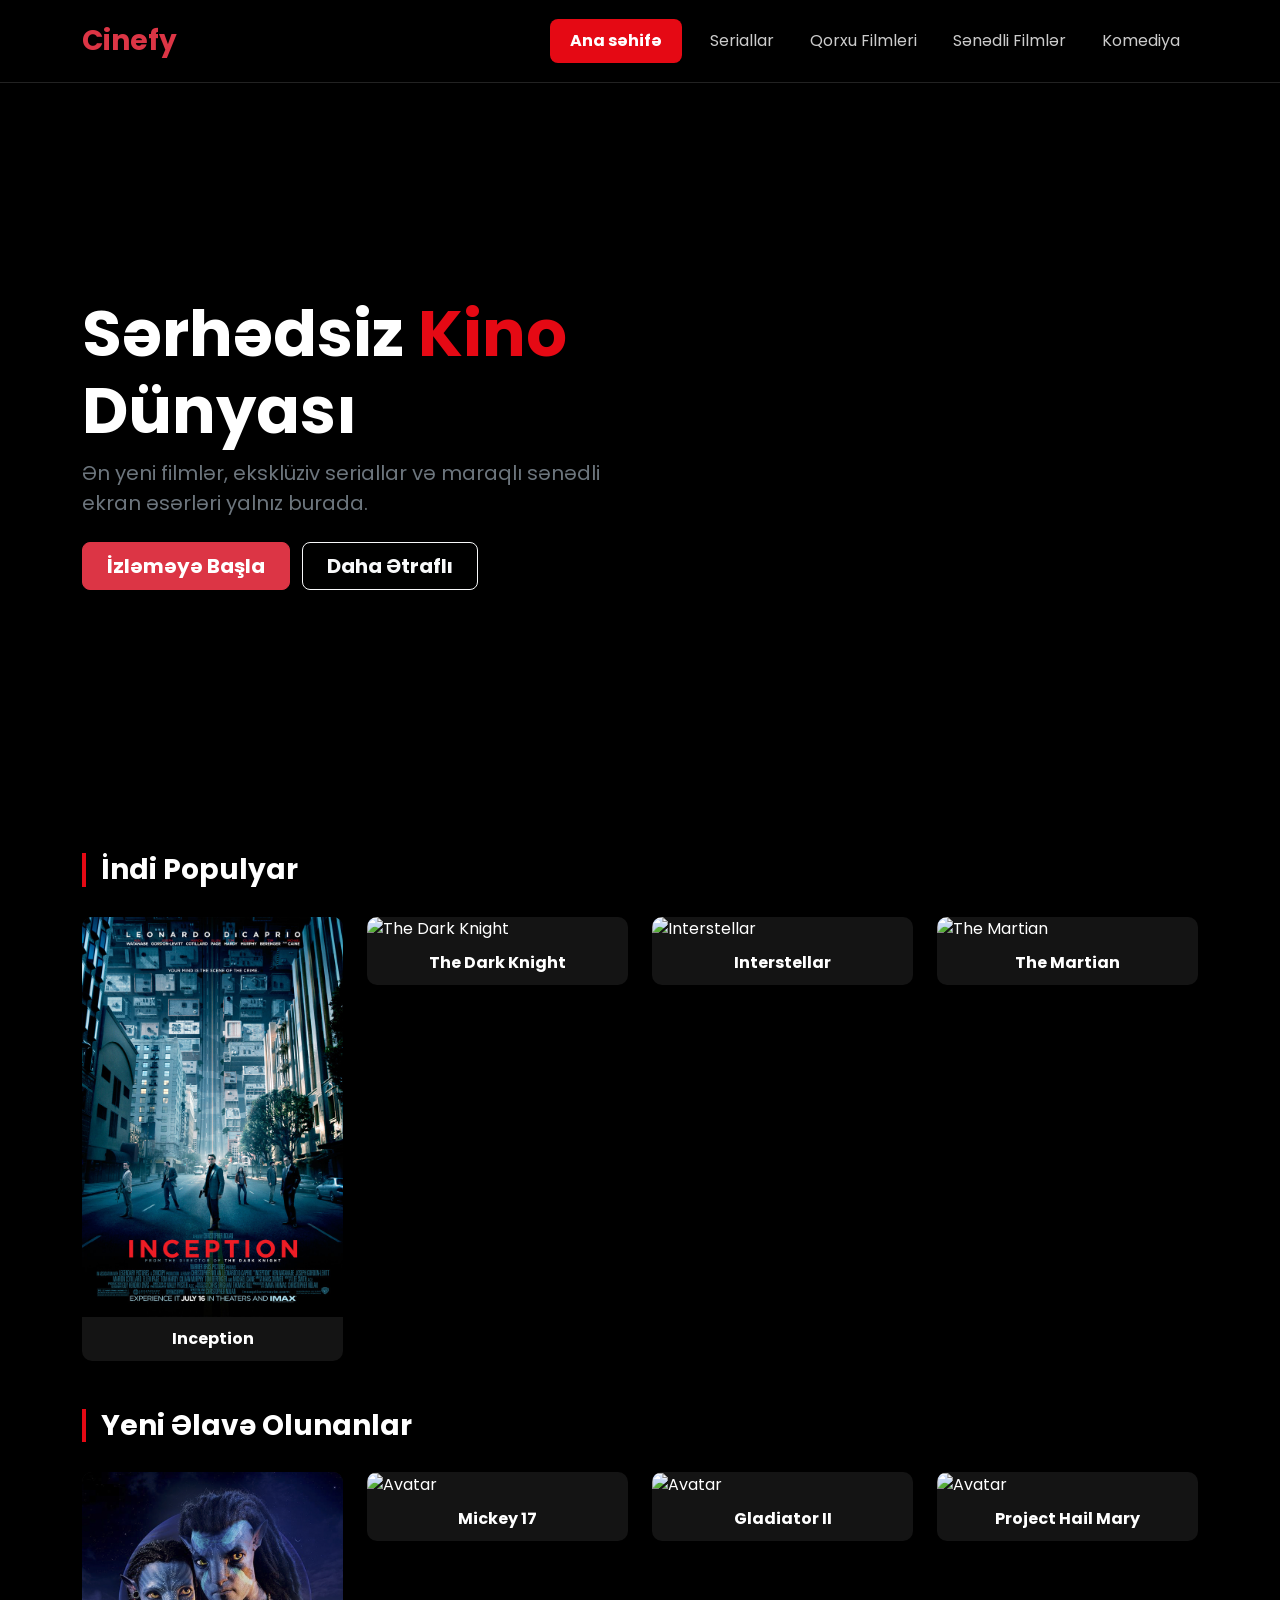
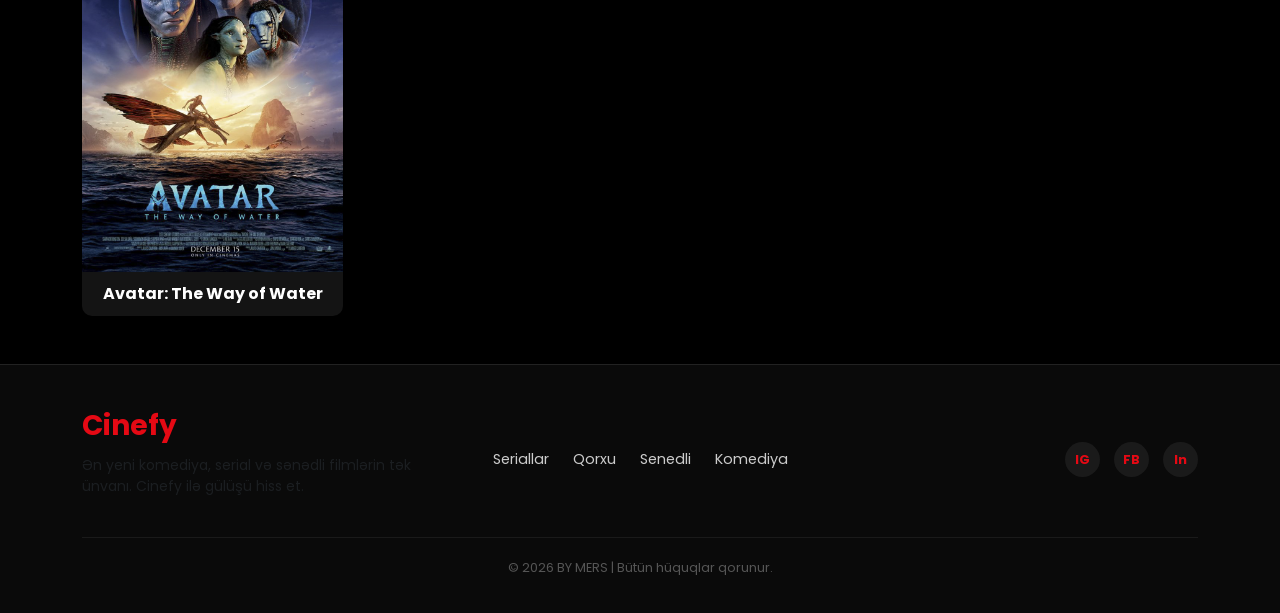
==== index.html @ 881b024c "Film hazir deyil" ====
<!DOCTYPE html>
<html lang="az">

<head>
    <meta charset="UTF-8">
    <meta name="viewport" content="width=device-width, initial-scale=1.0">
    <meta name="theme-color" content="">
    <title>Cinefy - Ana Səhifə</title>
    <link rel="shortcut icon" href="img/logo.png" type="image/x-icon">
    <link href="https://cdn.jsdelivr.net/npm/bootstrap@5.3.0/dist/css/bootstrap.min.css" rel="stylesheet">
    <link href="https://fonts.googleapis.com/css2?family=Poppins:wght@300;400;700&display=swap" rel="stylesheet">
    <style>
        body {
            background-color: #000;
            color: white;
            font-family: 'Poppins', sans-serif;
        }

        /* Naviqasiya Menyu */
        .navbar {
            background-color: rgba(0, 0, 0, 0.9) !important;
            padding: 15px 0;
            border-bottom: 1px solid #222;
        }

        /* Sənin istədiyin Qırmızı Düymə stili */
        .nav-link.active-red {
            background-color: #e50914 !important;
            color: white !important;
            border-radius: 8px;
            padding: 10px 20px !important;
            font-weight: bold;
        }

        .nav-link {
            color: #ccc !important;
            margin: 0 10px;
            transition: 0.3s;
        }

        .nav-link:hover {
            color: #e50914 !important;
        }

        .navbar-toggler {
            border: 1px solid #444 !important;
        }

        /* Ana Səhifə Banner (Hero) */
        .hero-home {
            height: 80vh;
            background: linear-gradient(to right, rgba(0, 0, 0, 0.9), rgba(0, 0, 0, 0.2)),
                url('https://images.unsplash.com/photo-1626814026160-2237a95fc5a0?auto=format&fit=crop&w=1350&q=80');
            background-size: cover;
            background-position: center;
            display: flex;
            align-items: center;
            margin-bottom: 50px;
        }

        .hero-text h1 {
            font-size: 4rem;
            font-weight: bold;
        }

        .hero-text span {
            color: #e50914;
        }

        /* Kartlar */
        .movie-card {
            background-color: #141414;
            border: none;
            border-radius: 10px;
            transition: transform 0.4s;
            overflow: hidden;
            cursor: pointer;
        }

        .movie-card:hover {
            transform: scale(1.05);
            z-index: 10;
        }

        .movie-card img {
            height: 400px;
            object-fit: cover;
        }

        .movie-title {
            font-size: 1rem;
            font-weight: bold;
            padding: 10px;
            text-align: center;
        }

        .section-title {
            border-left: 4px solid #e50914;
            padding-left: 15px;
            margin-bottom: 30px;
            font-weight: bold;
        }

        footer {
            border-top: 1px solid #222;
            padding: 40px 0;
            margin-top: 100px;
        }

         /* Footer Stiləri */
        .footer {
            background-color: #0a0a0a;
            border-top: 1px solid #222;
            padding: 40px 0 20px 0;
        }

        .footer-brand {
            color: #e50914;
            text-decoration: none;
        }

        .footer-nav a {
            color: #ccc;
            text-decoration: none;
            margin: 0 10px;
            font-size: 0.9rem;
            transition: 0.3s;
        }

        .footer-nav a:hover {
            color: #e50914;
        }

        .social-links a {
            display: inline-block;
            width: 35px;
            height: 35px;
            line-height: 35px;
            background: #1a1a1a;
            color: #e50914;
            text-align: center;
            border-radius: 50%;
            margin-left: 10px;
            text-decoration: none;
            font-weight: bold;
            font-size: 0.8rem;
            transition: 0.3s;
        }

        .social-links a:hover {
            background: #e50914;
            color: #000;
            transform: translateY(-3px);
        }

        .footer-bottom {
            border-top: 1px solid #1a1a1a;
            padding-top: 20px;
            text-align: center;
            color: #555;
            font-size: 0.8rem;
        }
    </style>
</head>

<body>

    <nav class="navbar navbar-expand-lg navbar-dark sticky-top">
        <div class="container">
            <a class="navbar-brand text-danger fw-bold fs-3" href="#">Cinefy</a>

            <button class="navbar-toggler" type="button" data-bs-toggle="collapse" data-bs-target="#navbarNav">
                <span class="navbar-toggler-icon"></span>
            </button>

            <div class="collapse navbar-collapse" id="navbarNav">
                <ul class="navbar-nav ms-auto align-items-center">
                    <li class="nav-item"><a class="nav-link active-red" href="index.html">Ana səhifə</a></li>
                    <li class="nav-item"><a class="nav-link" href="seryallar.html">Seriallar</a></li>
                    <li class="nav-item"><a class="nav-link" href="qorxu.html">Qorxu Filmleri</a></li>
                    <li class="nav-item"><a class="nav-link" href="senedli.html">Sənədli Filmlər</a></li>
                    <li class="nav-item"><a class="nav-link" href="komediya.html">Komediya</a></li>
                </ul>
            </div>
        </div>
    </nav>

    <header class="hero-home">
        <div class="container">
            <div class="hero-text col-md-6">
                <h1>Sərhədsiz <span>Kino</span> Dünyası</h1>
                <p class="fs-5 text-secondary">Ən yeni filmlər, eksklüziv seriallar və maraqlı sənədli ekran əsərləri
                    yalnız burada.</p>
                <div class="mt-4">
                    <a href="https://new.parkcinema.az/az" class="btn btn-danger btn-lg px-4 py-2 fw-bold">İzləməyə Başla</a>
                    <a href="https://new.parkcinema.az/az" class="btn btn-outline-light btn-lg px-4 py-2 ms-2 fw-bold">Daha Ətraflı</a>
                </div>
            </div>
        </div>
    </header>

    <main class="container">
        <h3 class="section-title">İndi Populyar</h3>
        <div class="row g-4">
            <div class="col-6 col-md-3">
                <div class="movie-card">
                    <img src="img/ana sehife/inception.png" class="card-img-top" alt="Inception">
                    <div class="movie-title">Inception</div>
                </div>
            </div>
            <div class="col-6 col-md-3">
                <div class="movie-card">
                    <img src="img/ana sehife/the dark knight.png" alt="The Dark Knight">
                    <div class="movie-title">The Dark Knight</div>
                </div>
            </div>
            <div class="col-6 col-md-3">
                <div class="movie-card">
                    <img src="img/ana sehife/instellar.png" class="card-img-top" alt="Interstellar">
                    <div class="movie-title">Interstellar</div>
                </div>
            </div>
            <div class="col-6 col-md-3">
                <div class="movie-card">
                    <img src="img/ana sehife/the martin.png" class="card-img-top" alt="The Martian">
                    <div class="movie-title">The Martian</div>
                </div>
            </div>
        </div>

        <h3 class="section-title mt-5">Yeni Əlavə Olunanlar</h3>
        <div class="row g-4">
            <div class="col-6 col-md-3">
                <div class="movie-card">
                    <img src="img/ana sehife/avatar.png" class="card-img-top" alt="Avatar">
                    <div class="movie-title">Avatar: The Way of Water</div>
                </div>
            </div>

            <div class="col-6 col-md-3">
                <div class="movie-card">
                    <img src="img/ana sehife/mickey 17.png" class="card-img-top" alt="Avatar">
                    <div class="movie-title">Mickey 17</div>
                </div>
            </div>
            <div class="col-6 col-md-3">
                <div class="movie-card">
                    <img src="img/ana sehife/gladiator 2.png" class="card-img-top" alt="Avatar">
                    <div class="movie-title">Gladiator II</div>
                </div>
            </div>
            <div class="col-6 col-md-3">
                <div class="movie-card">
                    <img src="img/ana sehife/hail mary.png" class="card-img-top" alt="Avatar">
                    <div class="movie-title">Project Hail Mary</div>
                </div>
            </div>
        </div>
    </main>

    <footer class="footer mt-5">
        <div class="container">
            <div class="row gy-4 align-items-center">
                <div class="col-md-4 text-center text-md-start">
                    <a class="footer-brand fw-bold fs-3" href="#">Cinefy</a>
                    <p class="text-muted small mt-2">Ən yeni komediya, serial və sənədli filmlərin tək ünvanı. Cinefy
                        ilə gülüşü hiss et.</p>
                </div>

                <div class="col-md-4 text-center">
                    <div class="footer-nav">
                        <a href="seryallar.html">Seriallar</a>
                        <a href="qorxu.html">Qorxu</a>
                        <a href="senedli.html">Senedli</a>
                        <a href="komediya.html">Komediya </a>
                    </div>
                </div>

                <div class="col-md-4 text-center text-md-end">
                    <div class="social-links">
                        <a href="https://www.instagram.com/elmaddin_akhmedzadeh/" title="Instagram">IG</a>
                        <a href="https://www.facebook.com/elmaddin.akhmedzadeh" title="Facebook">FB</a>
                        <a href="https://www.linkedin.com/in/elmaddin-ahmadzada-08a0b1100/?originalSubdomain=az" title="Linkedin">In</a>
                    </div>
                </div>
            </div>

            <div class="footer-bottom mt-4">
                <p>© 2026 BY MERS | Bütün hüquqlar qorunur.</p>
            </div>
        </div>
    </footer>

    <script src="https://cdn.jsdelivr.net/npm/bootstrap@5.3.0/dist/js/bootstrap.bundle.min.js"></script>
</body>

</html>
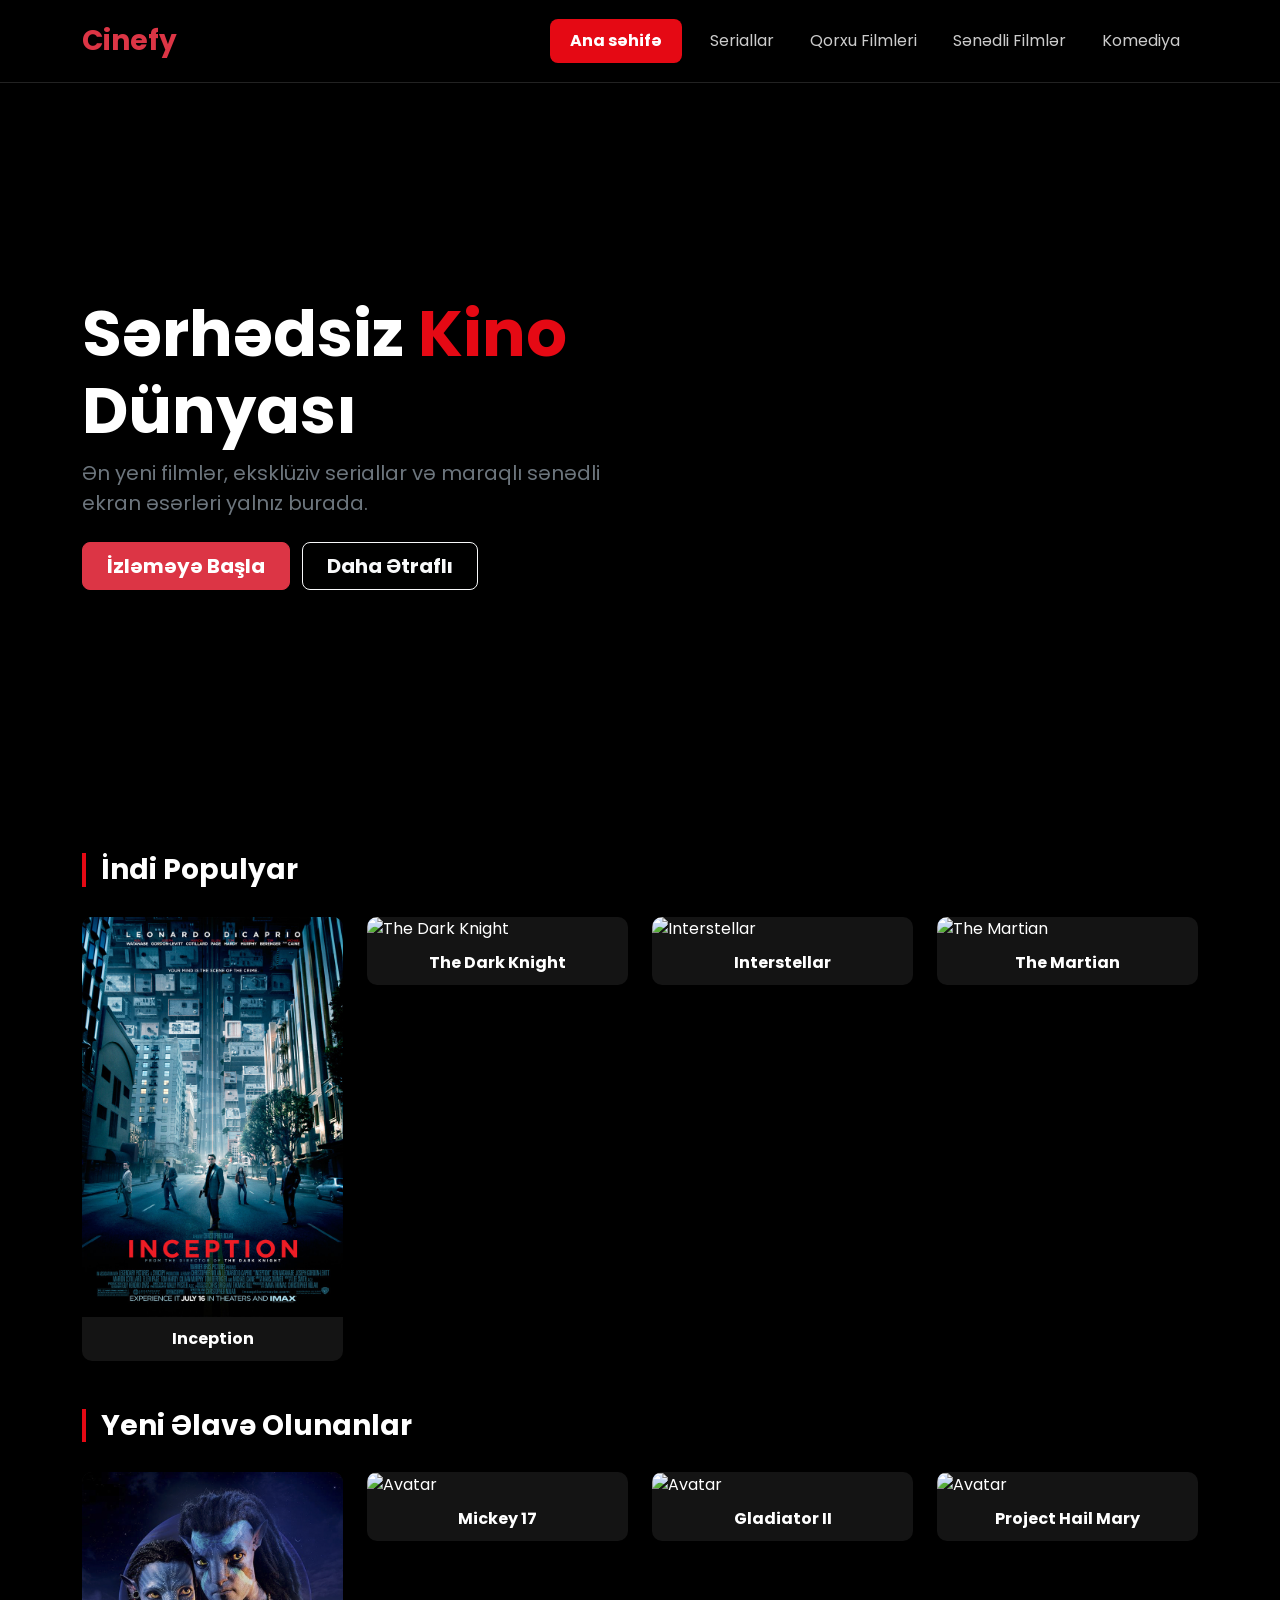
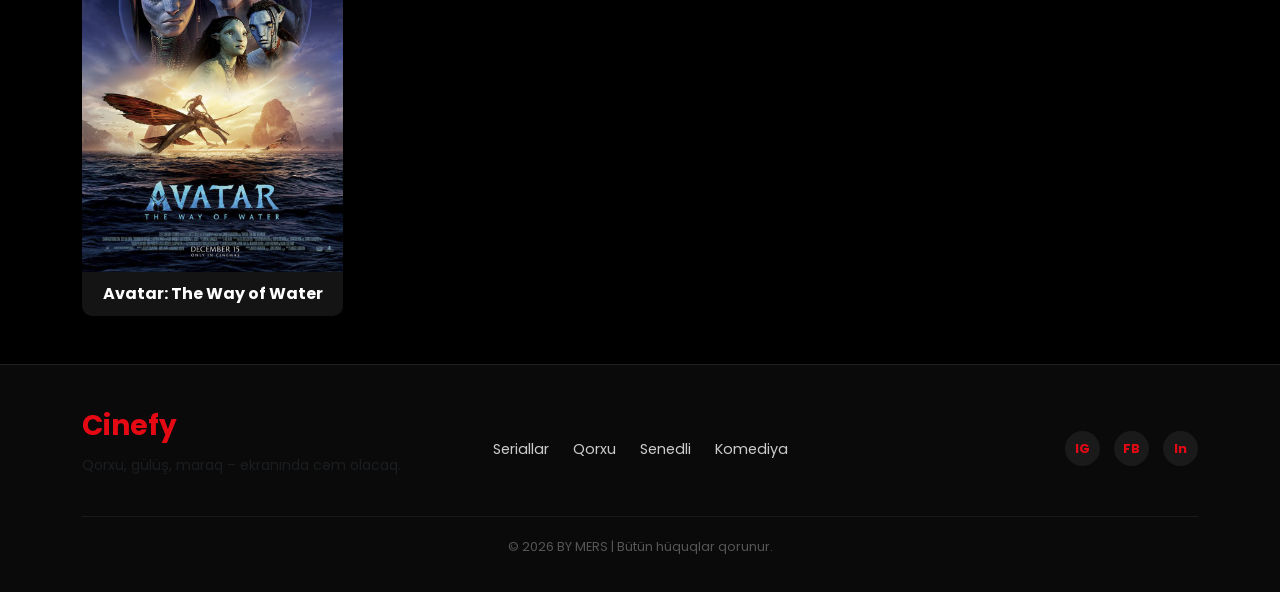
==== commit e07fbf67: "footer deyisdim" ====
--- a/index.html
+++ b/index.html
@@ -263,8 +263,7 @@
             <div class="row gy-4 align-items-center">
                 <div class="col-md-4 text-center text-md-start">
                     <a class="footer-brand fw-bold fs-3" href="#">Cinefy</a>
-                    <p class="text-muted small mt-2">Ən yeni komediya, serial və sənədli filmlərin tək ünvanı. Cinefy
-                        ilə gülüşü hiss et.</p>
+                    <p class="text-muted small mt-2">Qorxu, gülüş, maraq – ekranında cəm olacaq.</p>
                 </div>
 
                 <div class="col-md-4 text-center">
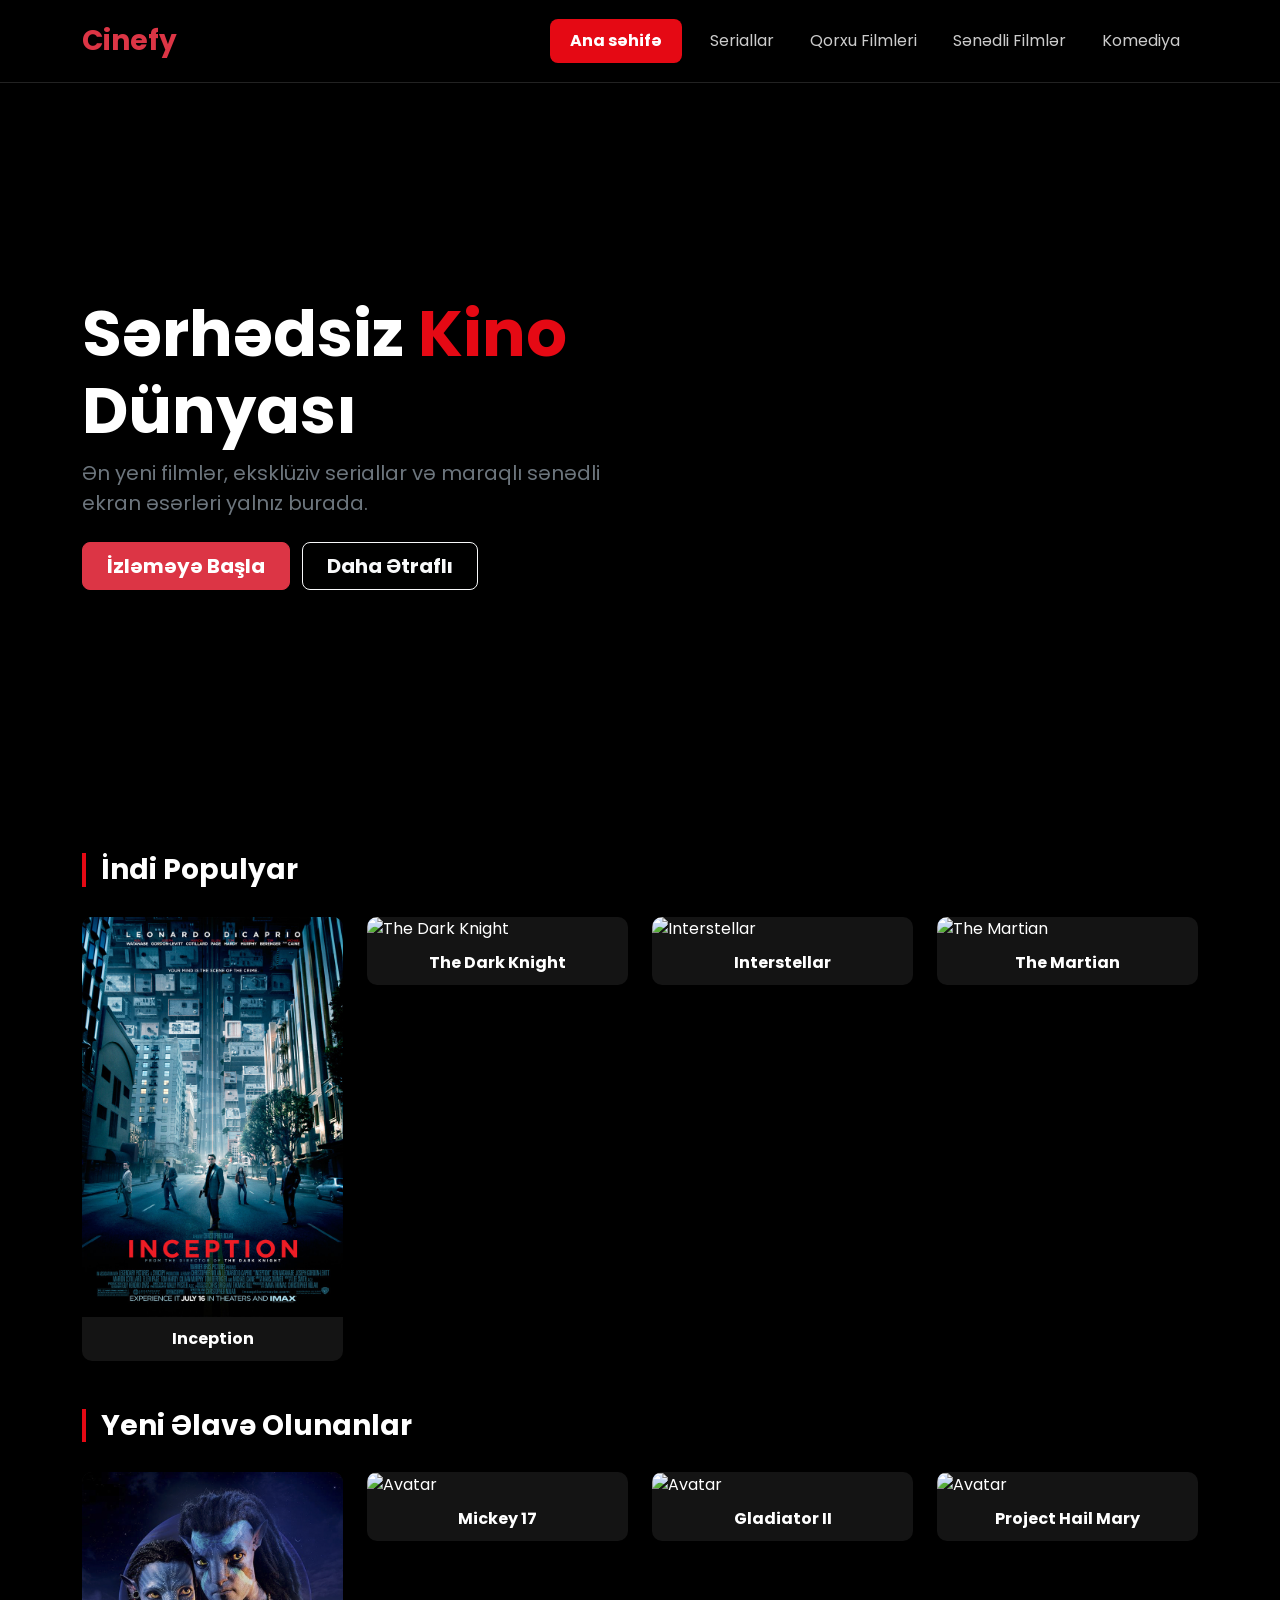
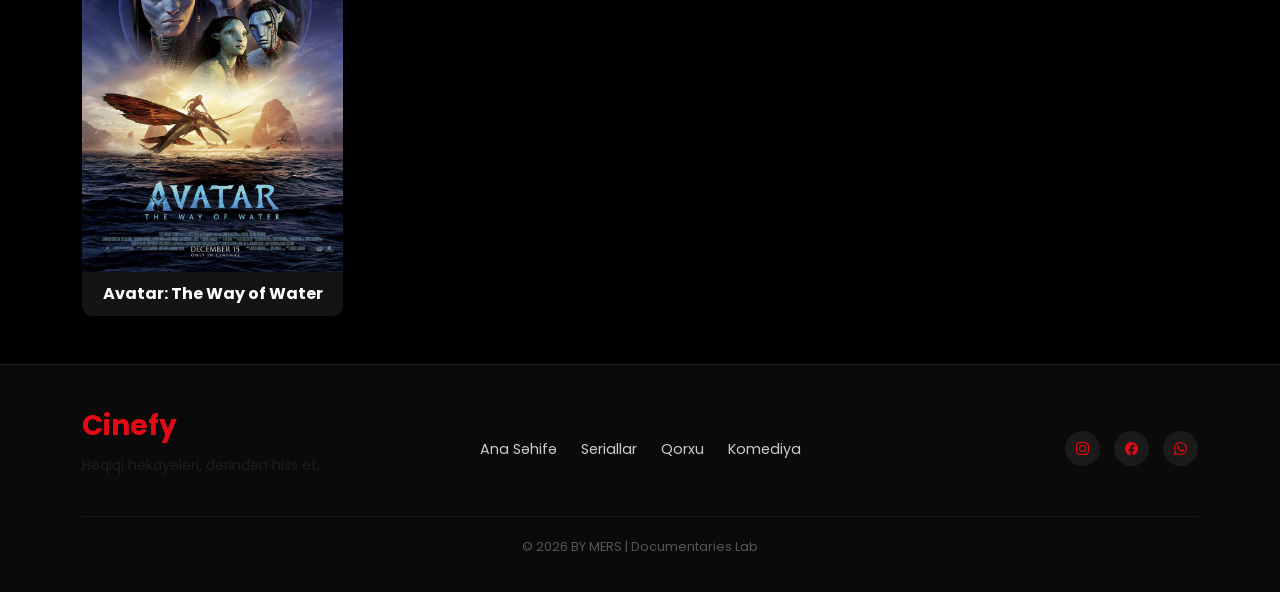
==== commit 5cd0e9de: "hazir" ====
--- a/index.html
+++ b/index.html
@@ -6,9 +6,10 @@
     <meta name="viewport" content="width=device-width, initial-scale=1.0">
     <meta name="theme-color" content="">
     <title>Cinefy - Ana Səhifə</title>
-    <link rel="shortcut icon" href="img/logo.png" type="image/x-icon">
+    <link rel="shortcut icon" href="img/ana sehife/Logo.png" type="image/x-icon">
     <link href="https://cdn.jsdelivr.net/npm/bootstrap@5.3.0/dist/css/bootstrap.min.css" rel="stylesheet">
     <link href="https://fonts.googleapis.com/css2?family=Poppins:wght@300;400;700&display=swap" rel="stylesheet">
+    <link rel="stylesheet" href="https://cdn.jsdelivr.net/npm/bootstrap-icons@1.11.3/font/bootstrap-icons.min.css">
     <style>
         body {
             background-color: #000;
@@ -258,34 +259,41 @@
         </div>
     </main>
 
-    <footer class="footer mt-5">
+   <footer class="footer mt-5">
         <div class="container">
             <div class="row gy-4 align-items-center">
                 <div class="col-md-4 text-center text-md-start">
                     <a class="footer-brand fw-bold fs-3" href="#">Cinefy</a>
-                    <p class="text-muted small mt-2">Qorxu, gülüş, maraq – ekranında cəm olacaq.</p>
+                    <p class="text-muted small mt-2">Həqiqi hekayələri, dərindən hiss et.</p>
                 </div>
 
                 <div class="col-md-4 text-center">
                     <div class="footer-nav">
+                        <a href="index.html">Ana Səhifə</a>
                         <a href="seryallar.html">Seriallar</a>
                         <a href="qorxu.html">Qorxu</a>
-                        <a href="senedli.html">Senedli</a>
-                        <a href="komediya.html">Komediya </a>
+                        <a href="komediya.html">Komediya</a>
                     </div>
                 </div>
 
                 <div class="col-md-4 text-center text-md-end">
                     <div class="social-links">
-                        <a href="https://www.instagram.com/elmaddin_akhmedzadeh/" title="Instagram">IG</a>
-                        <a href="https://www.facebook.com/elmaddin.akhmedzadeh" title="Facebook">FB</a>
-                        <a href="https://www.linkedin.com/in/elmaddin-ahmadzada-08a0b1100/?originalSubdomain=az" title="Linkedin">In</a>
+                        <a href="https://www.instagram.com/elmaddin_akhmedzadeh/" title="Instagram">
+                            <i class="bi bi-instagram"></i>
+                        </a>
+                        <a href="https://www.facebook.com/elmaddin.akhmedzadeh" title="Facebook">
+                            <i class="bi bi-facebook"></i>
+                        </a>
+                        <a href="https://wa.me/99450840000" target="_blank">
+                            <i class="bi bi-whatsapp"></i>
+                        </a>
+                            
                     </div>
                 </div>
             </div>
 
             <div class="footer-bottom mt-4">
-                <p>© 2026 BY MERS | Bütün hüquqlar qorunur.</p>
+                <p>© 2026 BY MERS | Documentaries Lab</p>
             </div>
         </div>
     </footer>
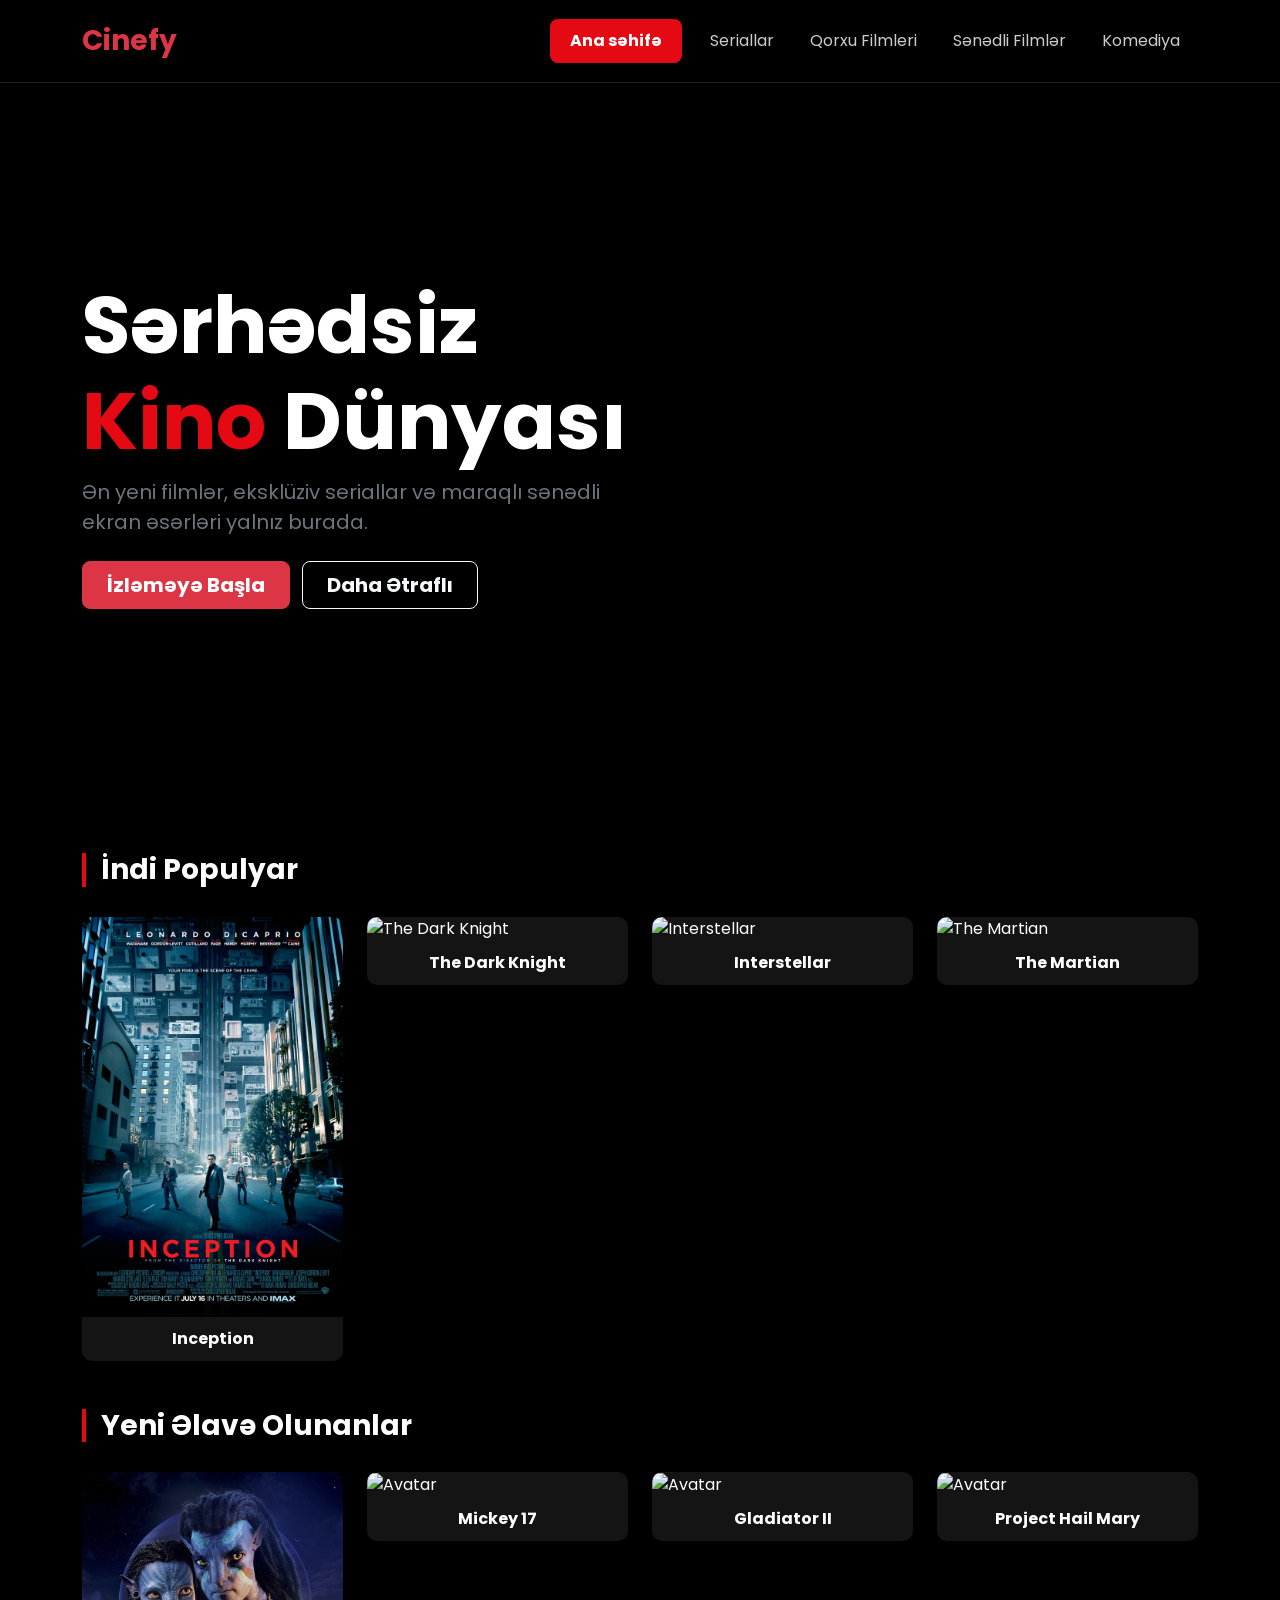
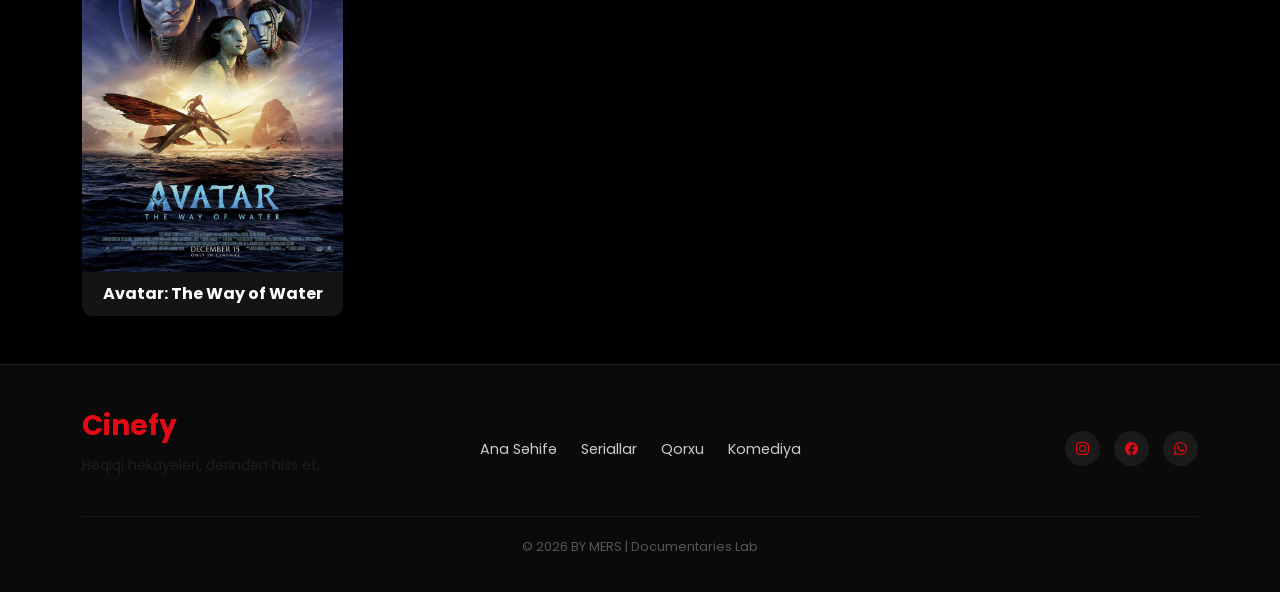
==== commit dc41bd81: "hersey hazirdir bir dene basliga 15px artirmaq" ====
--- a/index.html
+++ b/index.html
@@ -60,7 +60,7 @@
         }
 
         .hero-text h1 {
-            font-size: 4rem;
+            font-size: 5rem;
             font-weight: bold;
         }
 
@@ -203,25 +203,25 @@
     <main class="container">
         <h3 class="section-title">İndi Populyar</h3>
         <div class="row g-4">
-            <div class="col-6 col-md-3">
+            <div class="col-12 col-md-3">
                 <div class="movie-card">
                     <img src="img/ana sehife/inception.png" class="card-img-top" alt="Inception">
                     <div class="movie-title">Inception</div>
                 </div>
             </div>
-            <div class="col-6 col-md-3">
+            <div class="col-12 col-md-3">
                 <div class="movie-card">
                     <img src="img/ana sehife/the dark knight.png" alt="The Dark Knight">
                     <div class="movie-title">The Dark Knight</div>
                 </div>
             </div>
-            <div class="col-6 col-md-3">
+            <div class="col-12 col-md-3">
                 <div class="movie-card">
                     <img src="img/ana sehife/instellar.png" class="card-img-top" alt="Interstellar">
                     <div class="movie-title">Interstellar</div>
                 </div>
             </div>
-            <div class="col-6 col-md-3">
+            <div class="col-12 col-md-3">
                 <div class="movie-card">
                     <img src="img/ana sehife/the martin.png" class="card-img-top" alt="The Martian">
                     <div class="movie-title">The Martian</div>
@@ -231,26 +231,26 @@
 
         <h3 class="section-title mt-5">Yeni Əlavə Olunanlar</h3>
         <div class="row g-4">
-            <div class="col-6 col-md-3">
+            <div class="col-12 col-md-3">
                 <div class="movie-card">
                     <img src="img/ana sehife/avatar.png" class="card-img-top" alt="Avatar">
                     <div class="movie-title">Avatar: The Way of Water</div>
                 </div>
             </div>
 
-            <div class="col-6 col-md-3">
+            <div class="col-12 col-md-3">
                 <div class="movie-card">
                     <img src="img/ana sehife/mickey 17.png" class="card-img-top" alt="Avatar">
                     <div class="movie-title">Mickey 17</div>
                 </div>
             </div>
-            <div class="col-6 col-md-3">
+            <div class="col-12 col-md-3">
                 <div class="movie-card">
                     <img src="img/ana sehife/gladiator 2.png" class="card-img-top" alt="Avatar">
                     <div class="movie-title">Gladiator II</div>
                 </div>
             </div>
-            <div class="col-6 col-md-3">
+            <div class="col-12 col-md-3">
                 <div class="movie-card">
                     <img src="img/ana sehife/hail mary.png" class="card-img-top" alt="Avatar">
                     <div class="movie-title">Project Hail Mary</div>
